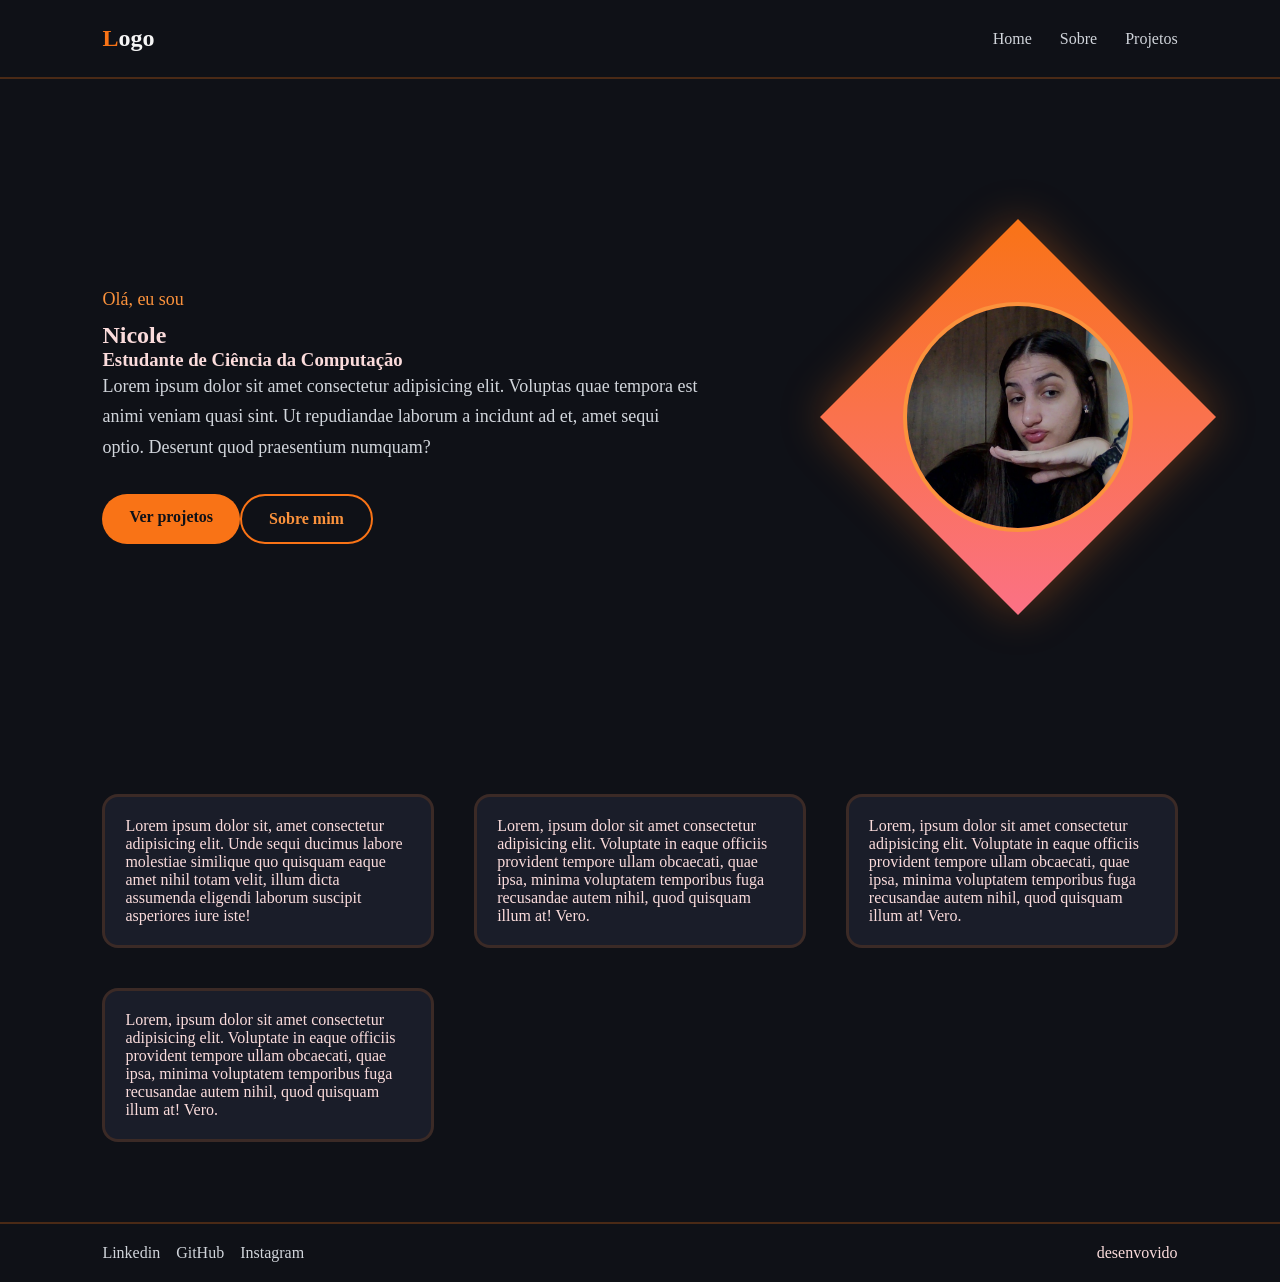
==== index.html @ 9dd727a3 "Iniciando pagina: home, definindo o design principal" ====
<!DOCTYPE html>
<html lang="en">
<head>
    <meta charset="UTF-8">
    <meta name="viewport" content="width=device-width, initial-scale=1.0">
    <title>Home</title>
    <link rel="stylesheet" href="style.css">
</head>
<body>
    <header >
        <div class="logo">
            <h1>Logo</h1>
        </div>
         <!--  colocar imagem ou assinatura -->

        <nav class="menu">
            <a href="index.html">Home</a>
            <a href="">Sobre</a>
            <a href="">Projetos</a>
        </nav>
    </header>

    <main>
        
        <section class="home">
            <div class="home-texto">
                <p class="destaque">Olá, eu sou </p><h2>Nicole</h2>
                <h3>Estudante de Ciência da Computação</h3>
                <p class="descricao">
                    Lorem ipsum dolor sit amet consectetur adipisicing elit. Voluptas quae tempora est animi veniam quasi sint. Ut repudiandae laborum a incidunt ad et, amet sequi optio. Deserunt quod praesentium numquam?
                </p>
                <div class="botoes">
                    <a href="projeto.html">Ver projetos</a>
                    <a href="sobre.html">Sobre mim</a>
                </div>
            </div>

            <div class="home-imagem">
                <img src="foto-teste.jpg" alt="Iamgem de perfil">
            </div>
        </section>

        <section class="linguagens">
            <article class="cards">
                <p>Lorem ipsum dolor sit, amet consectetur adipisicing elit. Unde sequi ducimus labore molestiae similique quo quisquam eaque amet nihil totam velit, illum dicta assumenda eligendi laborum suscipit asperiores iure iste!</p>

            </article>

            <article class="cards">
                <p>Lorem, ipsum dolor sit amet consectetur adipisicing elit. Voluptate in eaque officiis provident tempore ullam obcaecati, quae ipsa, minima voluptatem temporibus fuga recusandae autem nihil, quod quisquam illum at! Vero.</p>

            </article>
            <article class="cards">
                <p>Lorem, ipsum dolor sit amet consectetur adipisicing elit. Voluptate in eaque officiis provident tempore ullam obcaecati, quae ipsa, minima voluptatem temporibus fuga recusandae autem nihil, quod quisquam illum at! Vero.</p>

            </article>
            <article class="cards">
                <p>Lorem, ipsum dolor sit amet consectetur adipisicing elit. Voluptate in eaque officiis provident tempore ullam obcaecati, quae ipsa, minima voluptatem temporibus fuga recusandae autem nihil, quod quisquam illum at! Vero.</p>

            </article>


        </section>

    </main>

    <footer class="rodape">
        <!-- colocar icones -->
        <div class="redes">
            <a href="https://www.linkedin.com/in/nicole-guirardelli/">Linkedin</a>
            <a href="https://github.com/NicoleGuirardelli">GitHub</a>
            <a href="https://github.com/NicoleGuirardelli">Instagram</a>
        </div>

        <!-- deixar links acima e ©... em baixo -->

        <div >
            <p>desenvovido</p>
        </div>

    </footer>

    
</body>
</html>
---- style.css ----
*{
    margin:0;
    padding:0;
    box-sizing: border-box;
    /* necessario ver ao final */

}

body{
    background-color:#0f1117;
    color:lch(90.34% 11.77 20.2);
    /* pegar fonte legal */
}
/* melhorar responsividade */
@media (max-width: 900px){
    header{
        flex-direction: column;
        text-align: center;
        gap: 18px;
    }
    .menu{
        flex-direction: column;
        text-align: center;
        padding: 60px 8%;
    }
    .home{
        flex-direction: column;
        text-align: center;
        padding: 60px 8%;
    }
    .home-texto h2{
        font-size: 42px;
    }
    home-texto h3{
        font-size: 21px;
    }
    .botoes{
        justify-content: center;
        flex-wrap: wrap;
    }
    .linguagens{
        grid-template-columns: 1fr;
    }
    .rodape{
        flex-direction: column;
        text-align: center;
        gap: 18px;
    }
}

header{
    width:100%;
    padding: 25px 8%;
    display: flex;
    justify-content: space-between;
    align-items: center;
    background-color: #0f1117;
    border-bottom: 2px solid rgb(249, 115,22,0.25);

}
.logo h1{
    font-size: 24px;
    color:#f5f5f5;
}
.logo h1::first-letter{
    color:#f97316;
}

.menu{
    display: flex;
    gap: 28px;
}
.menu a {
    color:#d1d5db;
    text-decoration: none;
    font-size: 16px;
    transition: 0.3s;
}
.menu a:hover{
    color:#fb923c;
}

.home{
    min-height: 75vh;
    padding: 70px 8%;
    display: flex;
    justify-content: space-between;
    align-items: center;
    gap: 50px;

}
.home-texto{
    max-width: 600px;
}

.destaque {
color: #fb923c;
font-size: 18px;
margin-bottom: 12px;
}

.hero-texto h2 {
font-size: 56px;
color: #f5f5f5;
margin-bottom: 12px;
}

.hero-texto h3 {
font-size: 24px;
color: #f97316;
margin-bottom: 20px;
}

.descricao{
    font-size: 18px;
    line-height: 1.7;
    color:#d1d5db;
    margin-bottom: 32px;
}

.botoes{
    display: flex;
    gap: 16+px;
}
.botoes a{
    padding: 14px 27px;
    border-radius: 30px;
    text-decoration: none;
    font-weight: bold;
    transition: 0.3s;
}
.botoes a:first-child{
    background-color: #f97316;
    color:#0f1117;
}
.botoes a:first-child:hover{
    background-color: #fb923c;
    transform: translateY(-2px);
}   
.botoes a:last-child{
   border: 2px solid #f97316;
    color:#fb923c;
}
.botoes a:last-child:hover{
    background-color: rgb(249, 115,22,0.12);
    transform: translateY(-2px);
}
.home-imagem{
    position: relative;
    width:320px;
    height:320px;
    display: flex;
    justify-content: center;
    align-items: center;

}
.home-imagem::before{
    content: "";
    position:absolute;
    width: 280px;
    height: 280px;  
    background: linear-gradient(135deg, #f97316, #fb7185);
    transform: rotate(45deg);
    box-shadow:0 0 45px rgba(249, 115,22,0.35);
}
.home-imagem img{
   position: relative;
    width: 230px;
    height: 230px;
    object-fit: cover;
    border-radius: 50%;
    border: 4px solid #fb923c;
    background-color: #1a1d29;
        /* background-color: #0033ff; */

}
.linguagens{
    padding: 40px 8% 80px;
    display: grid;
    grid-template-columns:repeat(3, 1fr);
    gap: 40px;
}
.cards{
    background-color: #1a1d29;
    padding: 20px;
    border: 3px solid rgb(249, 115,22,0.15);
    border-radius: 16px;
    
    transition: 0.3s;
}

.cards:hover{
  transform: translateY(-8px);
  border-color: #fb923c;
  box-shadow: 0 12 25px rgba(251, 146,60,0.25);
}
/* melhorar cards */


.rodape{
    padding: 20px 8%;
    border-top: 2px solid rgb(249, 115,22,0.25);
    display: flex;
    justify-content: space-between;
    align-items: center;
    background-color: #0f1117;
}
.redes{
    display: flex;
    gap: 16px;  
}
.redes a{
    color:#d1d5db;
    text-decoration: none;
    font-size: 16px;
    transition: 0.3s;
}
.redes a:hover{
    color:#fb923c;
}
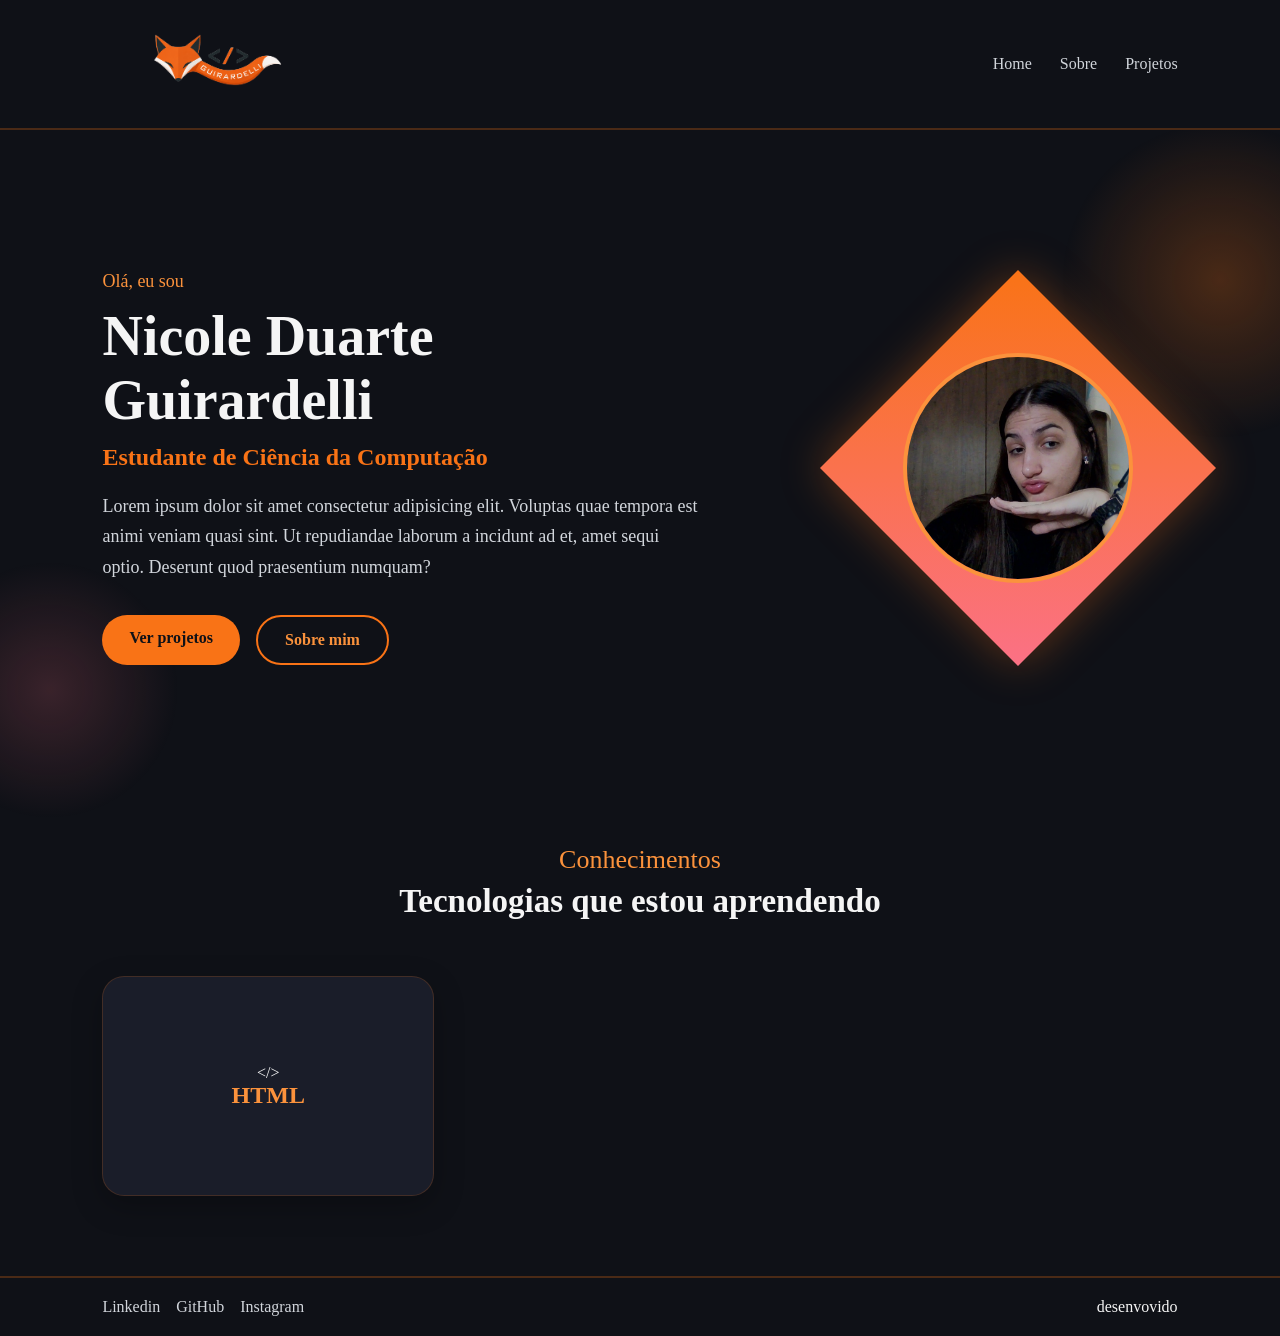
==== commit 13f49459: "ajustes nos cards/falta acrescentar mais e logo" ====
--- a/index.html
+++ b/index.html
@@ -9,7 +9,7 @@
 <body>
     <header >
         <div class="logo">
-            <h1>Logo</h1>
+            <img src="logo-raposa.png" alt="">
         </div>
          <!--  colocar imagem ou assinatura -->
 
@@ -24,7 +24,8 @@
         
         <section class="home">
             <div class="home-texto">
-                <p class="destaque">Olá, eu sou </p><h2>Nicole</h2>
+                <p class="destaque">Olá, eu sou </p>
+                <h2>Nicole Duarte Guirardelli</h2>
                 <h3>Estudante de Ciência da Computação</h3>
                 <p class="descricao">
                     Lorem ipsum dolor sit amet consectetur adipisicing elit. Voluptas quae tempora est animi veniam quasi sint. Ut repudiandae laborum a incidunt ad et, amet sequi optio. Deserunt quod praesentium numquam?
@@ -40,24 +41,27 @@
             </div>
         </section>
 
-        <section class="linguagens">
-            <article class="cards">
-                <p>Lorem ipsum dolor sit, amet consectetur adipisicing elit. Unde sequi ducimus labore molestiae similique quo quisquam eaque amet nihil totam velit, illum dicta assumenda eligendi laborum suscipit asperiores iure iste!</p>
+        <section class="tecnologia">
+            <div class="informacao-tec">
+                <p>Conhecimentos</p>
+                <h2>Tecnologias que estou aprendendo</h2>
+            </div>
+           <article class="card">
+            <div class="card-conteudo">
+                <div class="card-frente">
+                    <span class="icone-tec">&lt;/&gt;</span>
+                    <h3>HTML</h3>
 
-            </article>
+                </div>
 
-            <article class="cards">
-                <p>Lorem, ipsum dolor sit amet consectetur adipisicing elit. Voluptate in eaque officiis provident tempore ullam obcaecati, quae ipsa, minima voluptatem temporibus fuga recusandae autem nihil, quod quisquam illum at! Vero.</p>
+                <div class="card-verso">
+                    <code>
+                        codigo
+                    </code>
 
-            </article>
-            <article class="cards">
-                <p>Lorem, ipsum dolor sit amet consectetur adipisicing elit. Voluptate in eaque officiis provident tempore ullam obcaecati, quae ipsa, minima voluptatem temporibus fuga recusandae autem nihil, quod quisquam illum at! Vero.</p>
-
-            </article>
-            <article class="cards">
-                <p>Lorem, ipsum dolor sit amet consectetur adipisicing elit. Voluptate in eaque officiis provident tempore ullam obcaecati, quae ipsa, minima voluptatem temporibus fuga recusandae autem nihil, quod quisquam illum at! Vero.</p>
-
-            </article>
+                </div>
+            </div>
+           </article>
 
 
         </section>
@@ -67,9 +71,9 @@
     <footer class="rodape">
         <!-- colocar icones -->
         <div class="redes">
-            <a href="https://www.linkedin.com/in/nicole-guirardelli/">Linkedin</a>
-            <a href="https://github.com/NicoleGuirardelli">GitHub</a>
-            <a href="https://github.com/NicoleGuirardelli">Instagram</a>
+            <a href="https://www.linkedin.com/in/nicole-guirardelli/" target="_blank">Linkedin</a>
+            <a href="https://github.com/NicoleGuirardelli" target="_blank">GitHub</a>
+            <a href="https://github.com/NicoleGuirardelli" target="_blank">Instagram</a>
         </div>
 
         <!-- deixar links acima e ©... em baixo -->
--- a/style.css
+++ b/style.css
@@ -1,86 +1,140 @@
-*{
-    margin:0;
-    padding:0;
+/* organização de cores */
+:root {
+    --cor-fundo: #0f1117;
+    --cor-card: #1a1d29;
+    --cor-texto: #f5f5f5;
+    --cor-texto-claro: #d1d5db;
+    --cor-laranja: #f97316;
+    --cor-coral: #fb923c;
+    --cor-rosa: #fb7185;
+}
+
+
+* {
+    margin: 0;
+    padding: 0;
     box-sizing: border-box;
-    /* necessario ver ao final */
-
-}
-
-body{
-    background-color:#0f1117;
-    color:lch(90.34% 11.77 20.2);
+
+}
+
+html {
+    background-color: var(--cor-fundo);
+}
+
+body {
+    color: var(--cor-texto);
+    min-height: 100vh;
     /* pegar fonte legal */
 }
+
+body::before {
+    content: "";
+    position: fixed;
+    width: 320px;
+    height: 320px;
+    background: radial-gradient(circle, rgba(249, 115, 22, 0.25), transparent 70%);
+    top: 120px;
+    right: -100px;
+    z-index: -1;
+}
+
+body::after {
+    content: "";
+    position: fixed;
+    width: 260px;
+    height: 260px;
+    background: radial-gradient(circle, rgba(251, 113, 133, 0.18), transparent 70%);
+    bottom: 80px;
+    left: -80px;
+    z-index: -1;
+}
+
 /* melhorar responsividade */
-@media (max-width: 900px){
-    header{
+@media (max-width: 900px) {
+    header {
         flex-direction: column;
         text-align: center;
         gap: 18px;
     }
-    .menu{
+
+    .menu {
         flex-direction: column;
         text-align: center;
         padding: 60px 8%;
     }
-    .home{
+
+    .home {
         flex-direction: column;
         text-align: center;
         padding: 60px 8%;
     }
-    .home-texto h2{
+
+    .home-texto h2 {
         font-size: 42px;
     }
-    home-texto h3{
+
+    .home-texto h3 {
         font-size: 21px;
     }
-    .botoes{
+
+    .botoes {
         justify-content: center;
         flex-wrap: wrap;
     }
-    .linguagens{
+
+    .tecnologia {
         grid-template-columns: 1fr;
     }
-    .rodape{
+
+    .rodape {
         flex-direction: column;
         text-align: center;
         gap: 18px;
     }
 }
 
-header{
-    width:100%;
+header {
+    width: 100%;
     padding: 25px 8%;
     display: flex;
     justify-content: space-between;
     align-items: center;
-    background-color: #0f1117;
-    border-bottom: 2px solid rgb(249, 115,22,0.25);
-
-}
-.logo h1{
+    background-color: var(--cor-fundo);
+    border-bottom: 2px solid rgb(249, 115, 22, 0.25);
+
+}
+
+.logo h1 {
     font-size: 24px;
-    color:#f5f5f5;
-}
-.logo h1::first-letter{
-    color:#f97316;
-}
-
-.menu{
+    color: var(--cor-texto);
+}
+
+.logo h1::first-letter {
+    color: var(--cor-laranja);
+}
+
+.logo img {
+    width: 25%;
+
+}
+
+.menu {
     display: flex;
     gap: 28px;
 }
+
 .menu a {
-    color:#d1d5db;
+    color: var(--cor-texto-claro);
     text-decoration: none;
     font-size: 16px;
     transition: 0.3s;
 }
-.menu a:hover{
-    color:#fb923c;
-}
-
-.home{
+
+.menu a:hover {
+    color: var(--cor-coral);
+}
+
+.home {
     min-height: 75vh;
     padding: 70px 8%;
     display: flex;
@@ -89,132 +143,197 @@
     gap: 50px;
 
 }
-.home-texto{
+
+.home-texto {
     max-width: 600px;
 }
 
 .destaque {
-color: #fb923c;
-font-size: 18px;
-margin-bottom: 12px;
-}
-
-.hero-texto h2 {
-font-size: 56px;
-color: #f5f5f5;
-margin-bottom: 12px;
-}
-
-.hero-texto h3 {
-font-size: 24px;
-color: #f97316;
-margin-bottom: 20px;
-}
-
-.descricao{
+    color: var(--cor-coral);
+    font-size: 18px;
+    margin-bottom: 12px;
+}
+
+.home-texto h2 {
+    font-size: 56px;
+    color: var(--cor-texto);
+    margin-bottom: 12px;
+}
+
+.home-texto h3 {
+    font-size: 24px;
+    color: var(--cor-laranja);
+    margin-bottom: 20px;
+}
+
+.descricao {
     font-size: 18px;
     line-height: 1.7;
-    color:#d1d5db;
+    color: var(--cor-texto-claro);
     margin-bottom: 32px;
 }
 
-.botoes{
-    display: flex;
-    gap: 16+px;
-}
-.botoes a{
+.botoes {
+    display: flex;
+    gap: 16px;
+}
+
+.botoes a {
     padding: 14px 27px;
     border-radius: 30px;
     text-decoration: none;
     font-weight: bold;
     transition: 0.3s;
 }
-.botoes a:first-child{
-    background-color: #f97316;
-    color:#0f1117;
-}
-.botoes a:first-child:hover{
-    background-color: #fb923c;
+
+.botoes a:first-child {
+    background-color: var(--cor-laranja);
+    color: var(--cor-fundo);
+}
+
+.botoes a:first-child:hover {
+    background-color: var(--cor-coral);
     transform: translateY(-2px);
-}   
-.botoes a:last-child{
-   border: 2px solid #f97316;
-    color:#fb923c;
-}
-.botoes a:last-child:hover{
-    background-color: rgb(249, 115,22,0.12);
+}
+
+.botoes a:last-child {
+    border: 2px solid var(--cor-laranja);
+    color: var(--cor-coral);
+}
+
+.botoes a:last-child:hover {
+    background-color: rgb(249, 115, 22, 0.12);
     transform: translateY(-2px);
 }
-.home-imagem{
+
+.home-imagem {
     position: relative;
-    width:320px;
-    height:320px;
+    width: 320px;
+    height: 320px;
     display: flex;
     justify-content: center;
     align-items: center;
 
 }
-.home-imagem::before{
+
+.home-imagem::before {
     content: "";
-    position:absolute;
+    position: absolute;
     width: 280px;
-    height: 280px;  
-    background: linear-gradient(135deg, #f97316, #fb7185);
+    height: 280px;
+    background: linear-gradient(135deg, var(--cor-laranja), var(--cor-rosa));
     transform: rotate(45deg);
-    box-shadow:0 0 45px rgba(249, 115,22,0.35);
-}
-.home-imagem img{
-   position: relative;
+    box-shadow: 0 0 45px rgba(249, 115, 22, 0.35);
+}
+
+.home-imagem img {
+    position: relative;
     width: 230px;
     height: 230px;
     object-fit: cover;
     border-radius: 50%;
-    border: 4px solid #fb923c;
-    background-color: #1a1d29;
-        /* background-color: #0033ff; */
-
-}
-.linguagens{
+    border: 4px solid var(--cor-coral);
+    background-color: var(--cor-card);
+    /* background-color: #0033ff; */
+
+}
+
+.informacao-tec{
+    grid-column: 1/-1;
+    text-align: center;
+    margin-bottom: 16px;
+}
+.informacao-tec p{
+    color: var(--cor-coral);
+    font-size: 26px;
+    margin-bottom: 8px;
+}
+.informacao-tec h2{
+    color: var(--cor-texto);
+    font-size: 33px;
+}
+.tecnologia {
     padding: 40px 8% 80px;
     display: grid;
-    grid-template-columns:repeat(3, 1fr);
+    grid-template-columns: repeat(3, 1fr);
     gap: 40px;
 }
-.cards{
-    background-color: #1a1d29;
-    padding: 20px;
-    border: 3px solid rgb(249, 115,22,0.15);
-    border-radius: 16px;
-    
-    transition: 0.3s;
-}
-
-.cards:hover{
-  transform: translateY(-8px);
-  border-color: #fb923c;
-  box-shadow: 0 12 25px rgba(251, 146,60,0.25);
+
+.card {
+    height: 220px;
+    perspective: 1000px;
+}
+
+.card-conteudo {
+    position: relative;
+    width: 100%;
+    height: 100%;
+    transition: transform 0.8s;
+    transform-style: preserve-3d;
+}
+
+.card:hover .card-conteudo {
+    transform: rotateY(180deg);
+}
+
+.card-frente,
+.card-verso {
+    position: absolute;
+    width: 100%;
+    height: 100%;
+    background-color: var(--cor-card);
+    border: 1px solid rgba(249, 115, 22, 0.18);
+    border-radius: 22px;
+    backface-visibility: hidden;
+    display: flex;
+    flex-direction: column;
+    justify-content: center;
+    align-items: center;
+    padding: 28px;
+    text-align: center;
+}
+
+.card-frente {
+    box-shadow: 0 10px 30px rgb(0, 0, 0, 0.25);
+}
+
+.card-verso {
+    transform: rotateY(180deg);
+    background: linear-gradient(135deg, #1a1d29, #2a1c1c);
+    border-color: var(--cor-coral);
+    color: var(--cor-coral);
+    font-size: 18px;
+    line-height: 1.6;
+}
+
+.card-frente h3 {
+    color: var(--cor-coral);
+    font-size: 24px;
 }
 /* melhorar cards */
 
 
-.rodape{
+.rodape {
     padding: 20px 8%;
-    border-top: 2px solid rgb(249, 115,22,0.25);
+    border-top: 2px solid rgb(249, 115, 22, 0.25);
     display: flex;
     justify-content: space-between;
     align-items: center;
-    background-color: #0f1117;
-}
-.redes{
-    display: flex;
-    gap: 16px;  
-}
-.redes a{
-    color:#d1d5db;
+    background-color: var(--cor-fundo);
+}
+
+.redes {
+    display: flex;
+    gap: 16px;
+}
+
+.redes a {
+    color: var(--cor-texto-claro);
     text-decoration: none;
     font-size: 16px;
     transition: 0.3s;
 }
-.redes a:hover{
-    color:#fb923c;
-}
+
+.redes a:hover {
+    color: var(--cor-coral);
+}
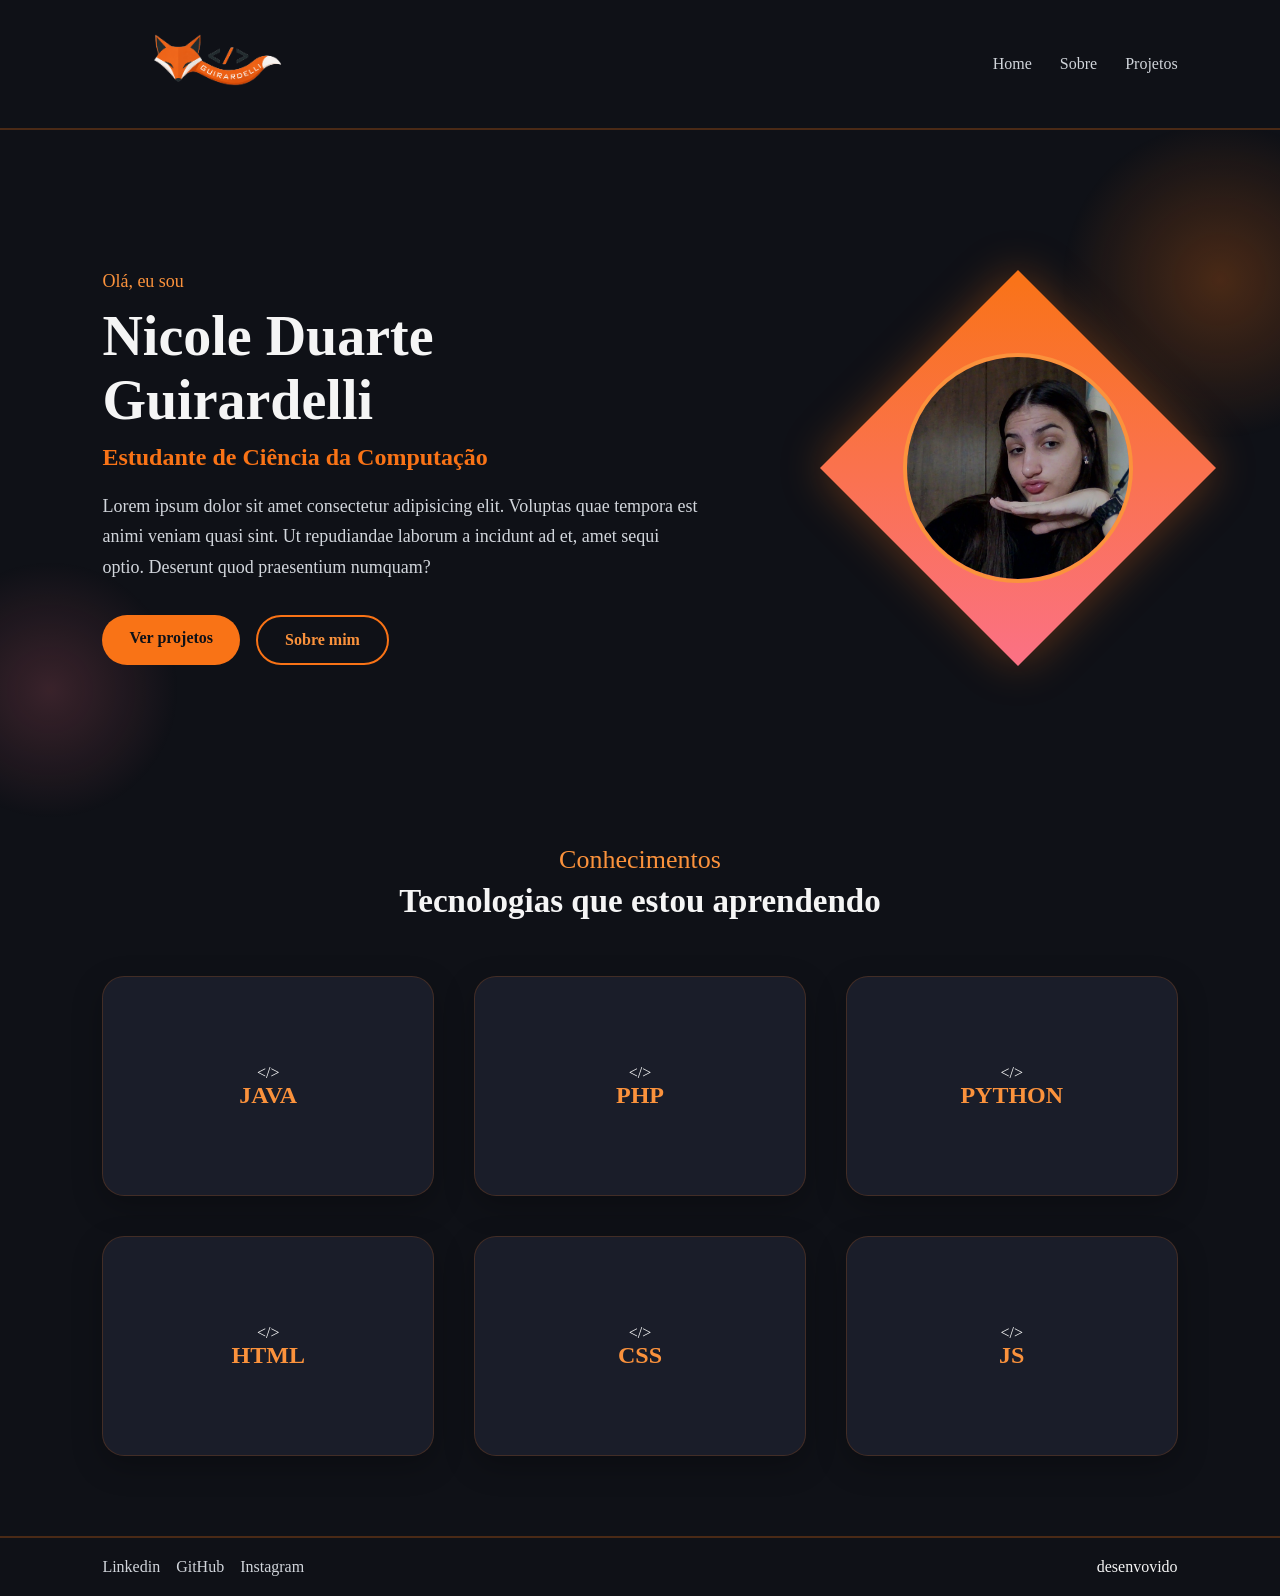
==== commit 233c7730: "adicionando cards" ====
--- a/index.html
+++ b/index.html
@@ -46,11 +46,92 @@
                 <p>Conhecimentos</p>
                 <h2>Tecnologias que estou aprendendo</h2>
             </div>
+          
+           <article class="card">
+            <div class="card-conteudo">
+                <div class="card-frente">
+                    <span class="icone-tec">&lt;/&gt;</span>
+                    <h3>JAVA</h3>
+
+                </div>
+
+                <div class="card-verso">
+                    <code>
+                        codigo
+                    </code>
+
+                </div>
+            </div>
+           </article>
+           <article class="card">
+            <div class="card-conteudo">
+                <div class="card-frente">
+                    <span class="icone-tec">&lt;/&gt;</span>
+                    <h3>PHP</h3>
+
+                </div>
+
+                <div class="card-verso">
+                    <code>
+                        codigo
+                    </code>
+
+                </div>
+            </div>
+           </article>
+           <article class="card">
+            <div class="card-conteudo">
+                <div class="card-frente">
+                    <span class="icone-tec">&lt;/&gt;</span>
+                    <h3>PYTHON</h3>
+
+                </div>
+
+                <div class="card-verso">
+                    <code>
+                        codigo
+                    </code>
+
+                </div>
+            </div>
+           </article>
            <article class="card">
             <div class="card-conteudo">
                 <div class="card-frente">
                     <span class="icone-tec">&lt;/&gt;</span>
                     <h3>HTML</h3>
+
+                </div>
+
+                <div class="card-verso">
+                    <code>
+                        codigo
+                    </code>
+
+                </div>
+            </div>
+           </article>
+           <article class="card">
+            <div class="card-conteudo">
+                <div class="card-frente">
+                    <span class="icone-tec">&lt;/&gt;</span>
+                    <h3>CSS</h3>
+
+                </div>
+
+                <div class="card-verso">
+                    <code>
+                        codigo
+                    </code>
+
+                </div>
+            </div>
+           </article>
+           <article class="card">
+            <div class="card-conteudo">
+                <div class="card-frente">
+                    <span class="icone-tec">&lt;/&gt;</span>
+                    <h3>JS</h3>
 
                 </div>
 
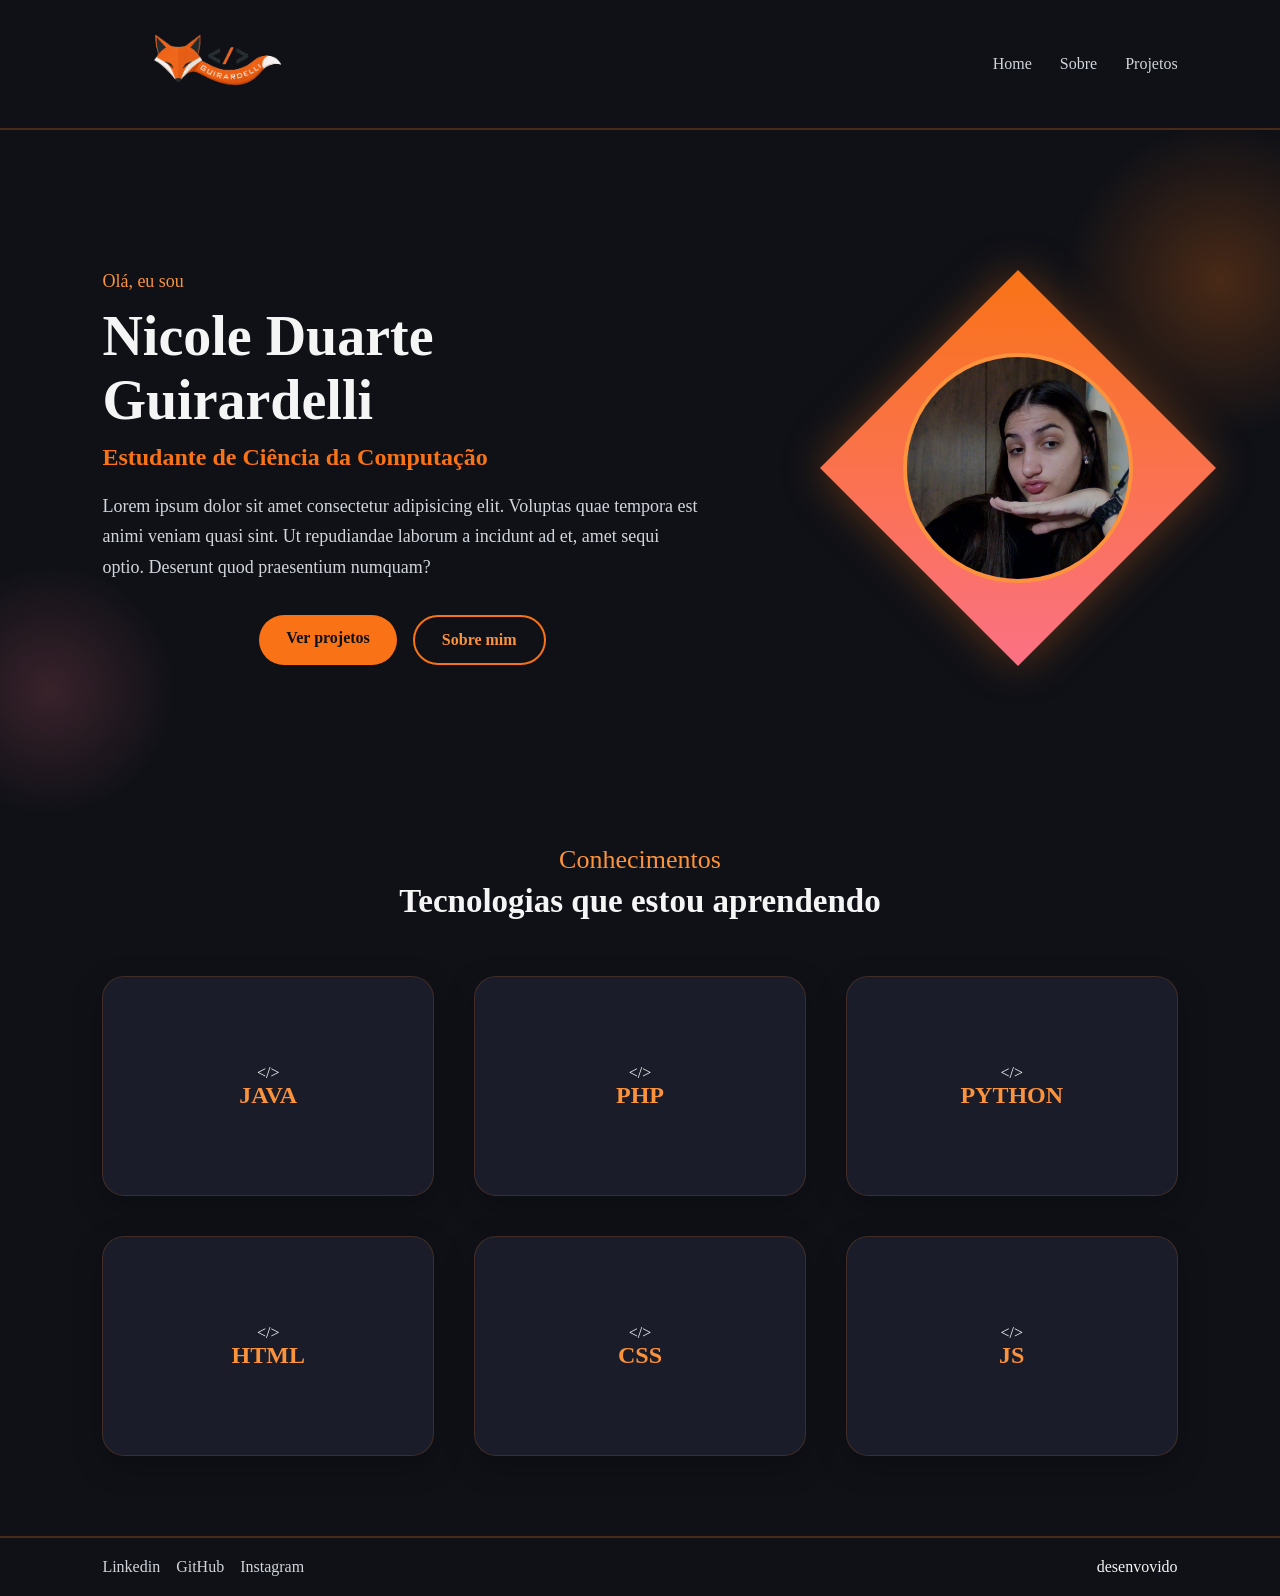
==== commit 433a2871: "organizando css por pagina e style para padrão geral" ====
--- a/index.html
+++ b/index.html
@@ -5,18 +5,18 @@
     <meta name="viewport" content="width=device-width, initial-scale=1.0">
     <title>Home</title>
     <link rel="stylesheet" href="style.css">
+    <link rel="stylesheet" href="home.css">
 </head>
 <body>
     <header >
         <div class="logo">
             <img src="logo-raposa.png" alt="">
         </div>
-         <!--  colocar imagem ou assinatura -->
 
         <nav class="menu">
             <a href="index.html">Home</a>
-            <a href="">Sobre</a>
-            <a href="">Projetos</a>
+            <a href="sobre.html">Sobre</a>
+            <a href="projeto.html">Projetos</a>
         </nav>
     </header>
 
--- a/style.css
+++ b/style.css
@@ -77,14 +77,7 @@
         font-size: 21px;
     }
 
-    .botoes {
-        justify-content: center;
-        flex-wrap: wrap;
-    }
-
-    .tecnologia {
-        grid-template-columns: 1fr;
-    }
+    
 
     .rodape {
         flex-direction: column;
@@ -134,183 +127,6 @@
     color: var(--cor-coral);
 }
 
-.home {
-    min-height: 75vh;
-    padding: 70px 8%;
-    display: flex;
-    justify-content: space-between;
-    align-items: center;
-    gap: 50px;
-
-}
-
-.home-texto {
-    max-width: 600px;
-}
-
-.destaque {
-    color: var(--cor-coral);
-    font-size: 18px;
-    margin-bottom: 12px;
-}
-
-.home-texto h2 {
-    font-size: 56px;
-    color: var(--cor-texto);
-    margin-bottom: 12px;
-}
-
-.home-texto h3 {
-    font-size: 24px;
-    color: var(--cor-laranja);
-    margin-bottom: 20px;
-}
-
-.descricao {
-    font-size: 18px;
-    line-height: 1.7;
-    color: var(--cor-texto-claro);
-    margin-bottom: 32px;
-}
-
-.botoes {
-    display: flex;
-    gap: 16px;
-}
-
-.botoes a {
-    padding: 14px 27px;
-    border-radius: 30px;
-    text-decoration: none;
-    font-weight: bold;
-    transition: 0.3s;
-}
-
-.botoes a:first-child {
-    background-color: var(--cor-laranja);
-    color: var(--cor-fundo);
-}
-
-.botoes a:first-child:hover {
-    background-color: var(--cor-coral);
-    transform: translateY(-2px);
-}
-
-.botoes a:last-child {
-    border: 2px solid var(--cor-laranja);
-    color: var(--cor-coral);
-}
-
-.botoes a:last-child:hover {
-    background-color: rgb(249, 115, 22, 0.12);
-    transform: translateY(-2px);
-}
-
-.home-imagem {
-    position: relative;
-    width: 320px;
-    height: 320px;
-    display: flex;
-    justify-content: center;
-    align-items: center;
-
-}
-
-.home-imagem::before {
-    content: "";
-    position: absolute;
-    width: 280px;
-    height: 280px;
-    background: linear-gradient(135deg, var(--cor-laranja), var(--cor-rosa));
-    transform: rotate(45deg);
-    box-shadow: 0 0 45px rgba(249, 115, 22, 0.35);
-}
-
-.home-imagem img {
-    position: relative;
-    width: 230px;
-    height: 230px;
-    object-fit: cover;
-    border-radius: 50%;
-    border: 4px solid var(--cor-coral);
-    background-color: var(--cor-card);
-    /* background-color: #0033ff; */
-
-}
-
-.informacao-tec{
-    grid-column: 1/-1;
-    text-align: center;
-    margin-bottom: 16px;
-}
-.informacao-tec p{
-    color: var(--cor-coral);
-    font-size: 26px;
-    margin-bottom: 8px;
-}
-.informacao-tec h2{
-    color: var(--cor-texto);
-    font-size: 33px;
-}
-.tecnologia {
-    padding: 40px 8% 80px;
-    display: grid;
-    grid-template-columns: repeat(3, 1fr);
-    gap: 40px;
-}
-
-.card {
-    height: 220px;
-    perspective: 1000px;
-}
-
-.card-conteudo {
-    position: relative;
-    width: 100%;
-    height: 100%;
-    transition: transform 0.8s;
-    transform-style: preserve-3d;
-}
-
-.card:hover .card-conteudo {
-    transform: rotateY(180deg);
-}
-
-.card-frente,
-.card-verso {
-    position: absolute;
-    width: 100%;
-    height: 100%;
-    background-color: var(--cor-card);
-    border: 1px solid rgba(249, 115, 22, 0.18);
-    border-radius: 22px;
-    backface-visibility: hidden;
-    display: flex;
-    flex-direction: column;
-    justify-content: center;
-    align-items: center;
-    padding: 28px;
-    text-align: center;
-}
-
-.card-frente {
-    box-shadow: 0 10px 30px rgb(0, 0, 0, 0.25);
-}
-
-.card-verso {
-    transform: rotateY(180deg);
-    background: linear-gradient(135deg, #1a1d29, #2a1c1c);
-    border-color: var(--cor-coral);
-    color: var(--cor-coral);
-    font-size: 18px;
-    line-height: 1.6;
-}
-
-.card-frente h3 {
-    color: var(--cor-coral);
-    font-size: 24px;
-}
-/* melhorar cards */
 
 
 .rodape {
--- a/home.css
+++ b/home.css
@@ -0,0 +1,190 @@
+.botoes {
+    justify-content: center;
+    flex-wrap: wrap;
+}
+
+.tecnologia {
+    grid-template-columns: 1fr;
+}
+
+.home {
+    min-height: 75vh;
+    padding: 70px 8%;
+    display: flex;
+    justify-content: space-between;
+    align-items: center;
+    gap: 50px;
+
+}
+
+.home-texto {
+    max-width: 600px;
+}
+
+.destaque {
+    color: var(--cor-coral);
+    font-size: 18px;
+    margin-bottom: 12px;
+}
+
+.home-texto h2 {
+    font-size: 56px;
+    color: var(--cor-texto);
+    margin-bottom: 12px;
+}
+
+.home-texto h3 {
+    font-size: 24px;
+    color: var(--cor-laranja);
+    margin-bottom: 20px;
+}
+
+.descricao {
+    font-size: 18px;
+    line-height: 1.7;
+    color: var(--cor-texto-claro);
+    margin-bottom: 32px;
+}
+
+.botoes {
+    display: flex;
+    gap: 16px;
+}
+
+.botoes a {
+    padding: 14px 27px;
+    border-radius: 30px;
+    text-decoration: none;
+    font-weight: bold;
+    transition: 0.3s;
+}
+
+.botoes a:first-child {
+    background-color: var(--cor-laranja);
+    color: var(--cor-fundo);
+}
+
+.botoes a:first-child:hover {
+    background-color: var(--cor-coral);
+    transform: translateY(-2px);
+}
+
+.botoes a:last-child {
+    border: 2px solid var(--cor-laranja);
+    color: var(--cor-coral);
+}
+
+.botoes a:last-child:hover {
+    background-color: rgb(249, 115, 22, 0.12);
+    transform: translateY(-2px);
+}
+
+.home-imagem {
+    position: relative;
+    width: 320px;
+    height: 320px;
+    display: flex;
+    justify-content: center;
+    align-items: center;
+
+}
+
+.home-imagem::before {
+    content: "";
+    position: absolute;
+    width: 280px;
+    height: 280px;
+    background: linear-gradient(135deg, var(--cor-laranja), var(--cor-rosa));
+    transform: rotate(45deg);
+    box-shadow: 0 0 45px rgba(249, 115, 22, 0.35);
+}
+
+.home-imagem img {
+    position: relative;
+    width: 230px;
+    height: 230px;
+    object-fit: cover;
+    border-radius: 50%;
+    border: 4px solid var(--cor-coral);
+    background-color: var(--cor-card);
+    /* background-color: #0033ff; */
+
+}
+
+.informacao-tec {
+    grid-column: 1/-1;
+    text-align: center;
+    margin-bottom: 16px;
+}
+
+.informacao-tec p {
+    color: var(--cor-coral);
+    font-size: 26px;
+    margin-bottom: 8px;
+}
+
+.informacao-tec h2 {
+    color: var(--cor-texto);
+    font-size: 33px;
+}
+
+.tecnologia {
+    padding: 40px 8% 80px;
+    display: grid;
+    grid-template-columns: repeat(3, 1fr);
+    gap: 40px;
+}
+
+.card {
+    height: 220px;
+    perspective: 1000px;
+}
+
+.card-conteudo {
+    position: relative;
+    width: 100%;
+    height: 100%;
+    transition: transform 0.8s;
+    transform-style: preserve-3d;
+}
+
+.card:hover .card-conteudo {
+    transform: rotateY(180deg);
+}
+
+.card-frente,
+.card-verso {
+    position: absolute;
+    width: 100%;
+    height: 100%;
+    background-color: var(--cor-card);
+    border: 1px solid rgba(249, 115, 22, 0.18);
+    border-radius: 22px;
+    backface-visibility: hidden;
+    display: flex;
+    flex-direction: column;
+    justify-content: center;
+    align-items: center;
+    padding: 28px;
+    text-align: center;
+}
+
+.card-frente {
+    box-shadow: 0 10px 30px rgb(0, 0, 0, 0.25);
+}
+
+.card-verso {
+    transform: rotateY(180deg);
+    background: linear-gradient(135deg, #1a1d29, #2a1c1c);
+    border-color: var(--cor-coral);
+    color: var(--cor-coral);
+    font-size: 18px;
+    line-height: 1.6;
+}
+
+.card-frente h3 {
+    color: var(--cor-coral);
+    font-size: 24px;
+}
+
+/* melhorar cards */
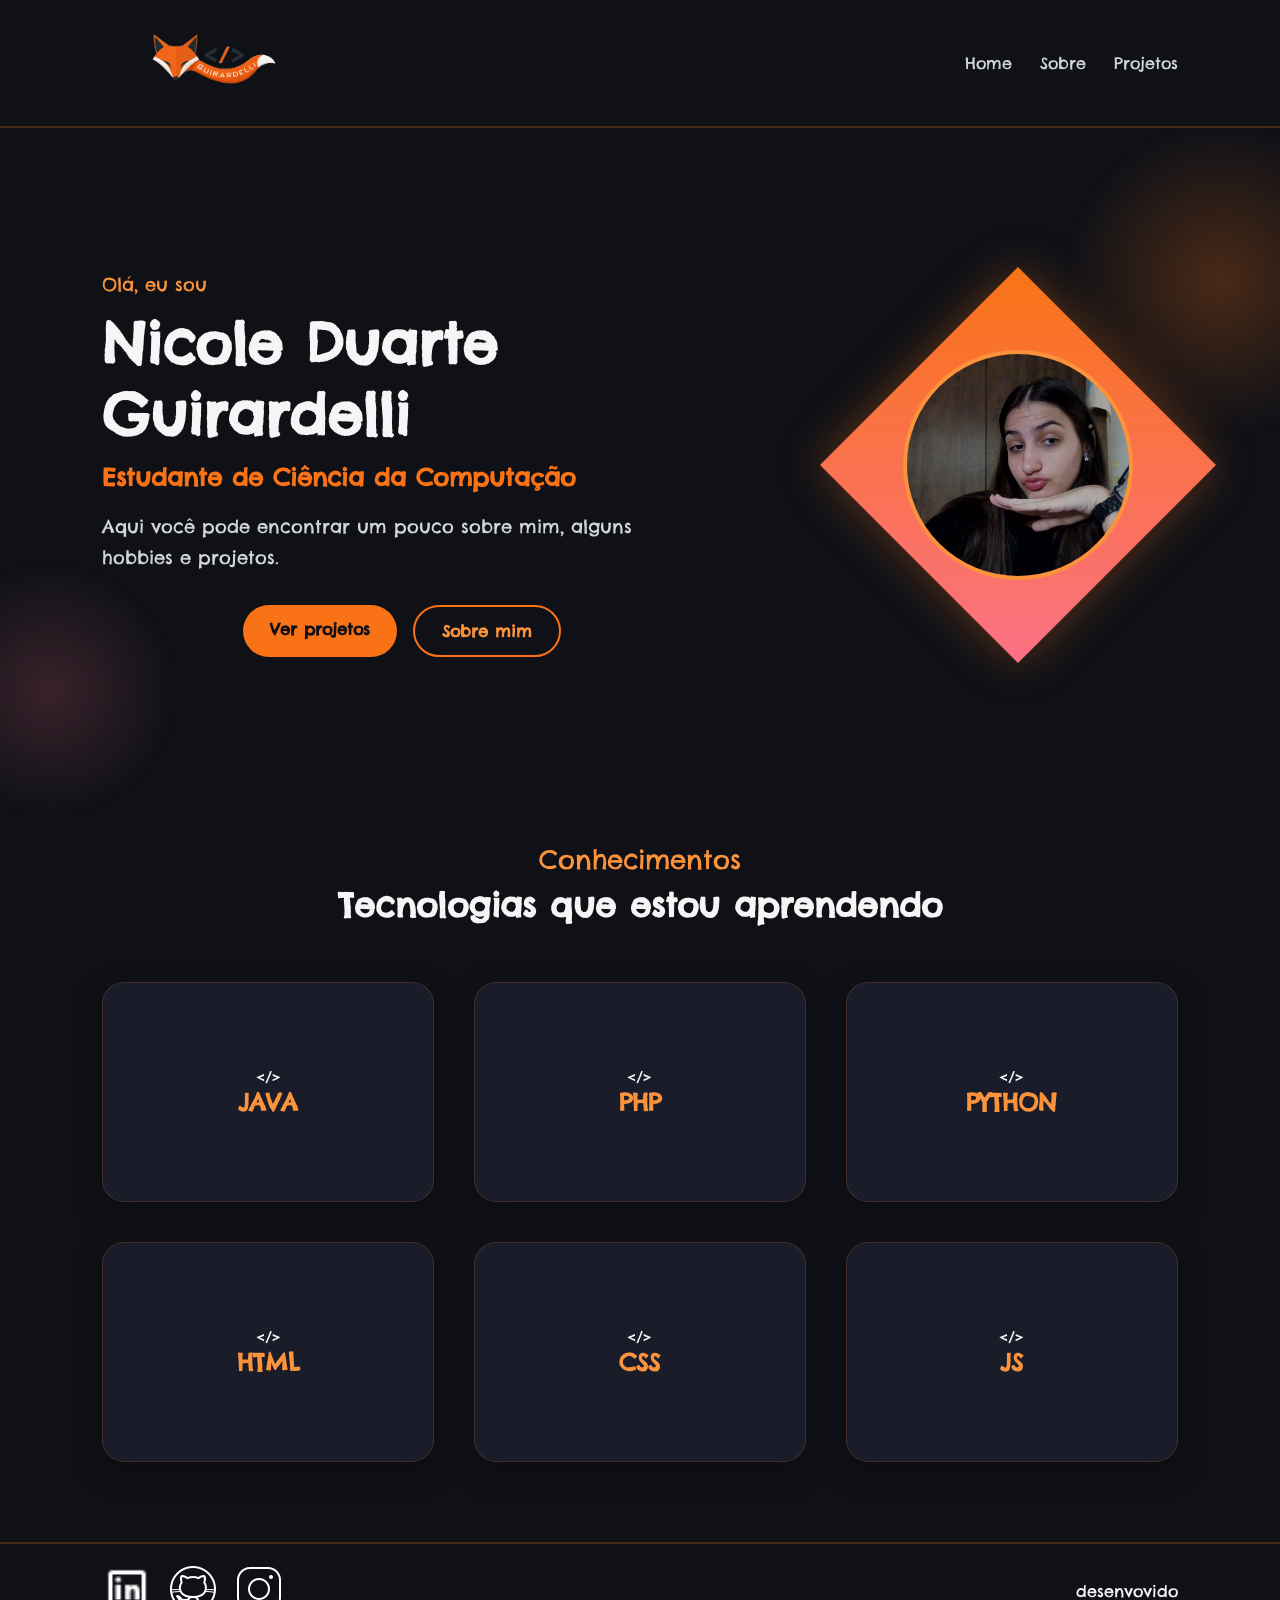
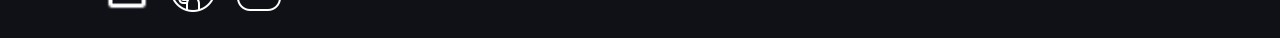
==== commit 0b7f4a42: "teste" ====
--- a/index.html
+++ b/index.html
@@ -6,6 +6,8 @@
     <title>Home</title>
     <link rel="stylesheet" href="style.css">
     <link rel="stylesheet" href="home.css">
+    <link rel="preconnect" href="https://fonts.gstatic.com" crossorigin>
+    <link href="https://fonts.googleapis.com/css2?family=Chelsea+Market&display=swap" rel="stylesheet">
 </head>
 <body>
     <header >
@@ -28,7 +30,7 @@
                 <h2>Nicole Duarte Guirardelli</h2>
                 <h3>Estudante de Ciência da Computação</h3>
                 <p class="descricao">
-                    Lorem ipsum dolor sit amet consectetur adipisicing elit. Voluptas quae tempora est animi veniam quasi sint. Ut repudiandae laborum a incidunt ad et, amet sequi optio. Deserunt quod praesentium numquam?
+                    Aqui você pode encontrar um pouco sobre mim, alguns hobbies e projetos.
                 </p>
                 <div class="botoes">
                     <a href="projeto.html">Ver projetos</a>
@@ -150,11 +152,11 @@
     </main>
 
     <footer class="rodape">
-        <!-- colocar icones -->
+        
         <div class="redes">
-            <a href="https://www.linkedin.com/in/nicole-guirardelli/" target="_blank">Linkedin</a>
-            <a href="https://github.com/NicoleGuirardelli" target="_blank">GitHub</a>
-            <a href="https://github.com/NicoleGuirardelli" target="_blank">Instagram</a>
+            <a href="https://www.linkedin.com/in/nicole-guirardelli/" target="_blank"><img id="logo-linkedin" src="icons8-linkedin-24.png" alt=""></a>
+            <a href="https://github.com/NicoleGuirardelli" target="_blank"><img src="icons8-github-50.png" alt=""></a>
+            <a href="https://github.com/NicoleGuirardelli" target="_blank"><img src="icons8-instagram-50 (1).png" alt=""></a>
         </div>
 
         <!-- deixar links acima e ©... em baixo -->
--- a/style.css
+++ b/style.css
@@ -14,6 +14,7 @@
     margin: 0;
     padding: 0;
     box-sizing: border-box;
+    font-family: "Chelsea Market", system-ui;
 
 }
 
@@ -24,7 +25,6 @@
 body {
     color: var(--cor-texto);
     min-height: 100vh;
-    /* pegar fonte legal */
 }
 
 body::before {
@@ -77,7 +77,7 @@
         font-size: 21px;
     }
 
-    
+
 
     .rodape {
         flex-direction: column;
@@ -94,6 +94,7 @@
     align-items: center;
     background-color: var(--cor-fundo);
     border-bottom: 2px solid rgb(249, 115, 22, 0.25);
+
 
 }
 
@@ -152,4 +153,10 @@
 
 .redes a:hover {
     color: var(--cor-coral);
+}
+
+#logo-linkedin {
+    width: 50px;
+    height: 50px;
+    object-fit: contain;
 }
